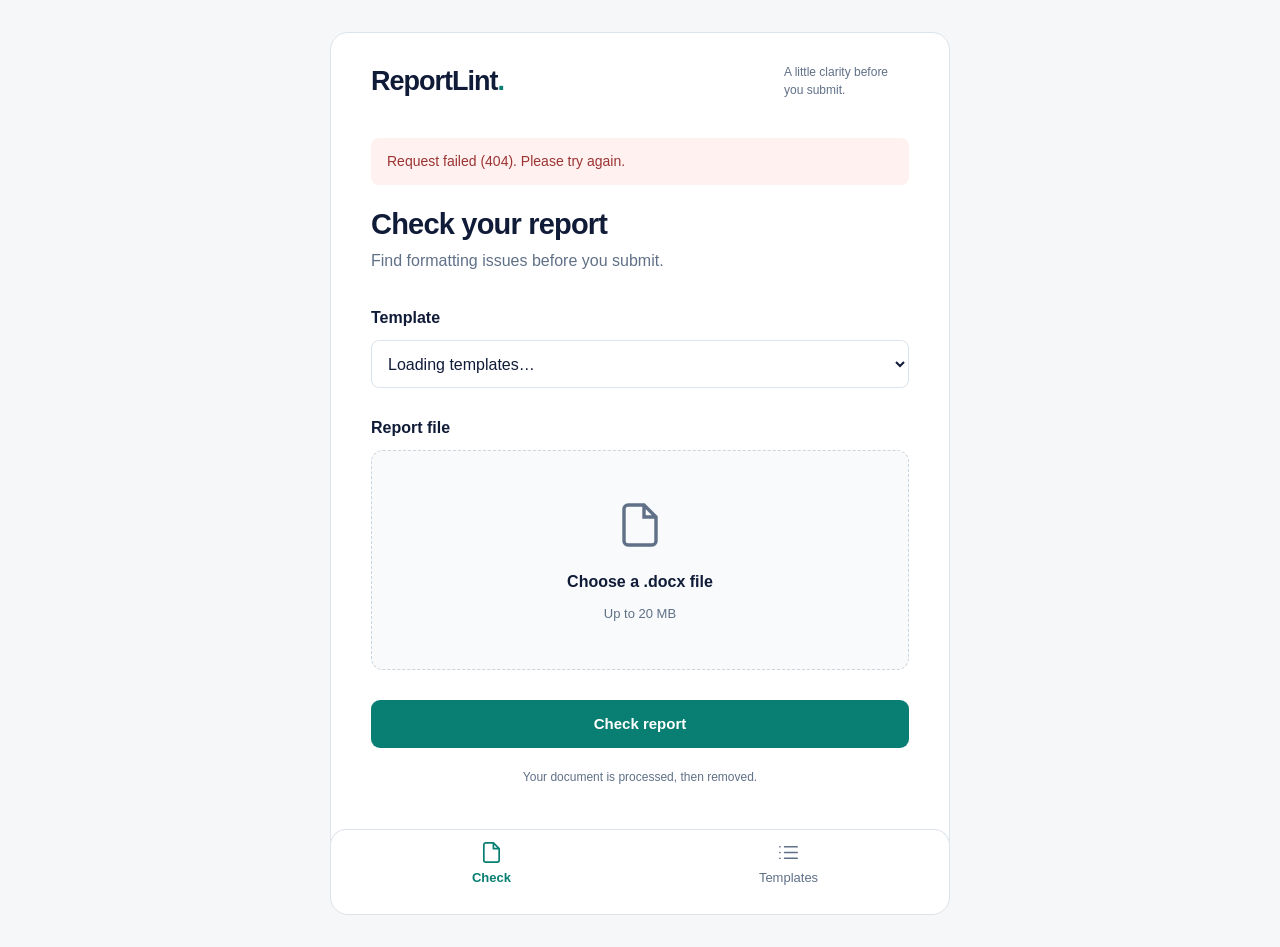
==== static/index.html @ ed6d1a9d "Repair report analysis and simplify mobile workflows" ====
<!doctype html>
<html lang="en">
<head>
<meta charset="utf-8"><meta name="viewport" content="width=device-width, initial-scale=1, viewport-fit=cover">
<meta name="theme-color" content="#087f72"><meta name="apple-mobile-web-app-capable" content="yes">
<title>ReportLint</title><link rel="manifest" href="manifest.json"><link rel="icon" href="icon.svg"><link rel="stylesheet" href="app.css">
</head>
<body>
<div class="shell">
<header><a href="#check" class="brand">ReportLint<span class="brand-dot">.</span></a><span class="header-note">A little clarity before you submit.</span></header>
<main id="main">
<div id="notice" role="status" aria-live="polite" hidden></div>
<section id="checkView">
<h1>Check your report</h1><p class="intro">Find formatting issues before you submit.</p>
<form id="checkForm">
<label for="templateSelect">Template</label><select id="templateSelect" required><option value="">Loading templates…</option></select>
<p id="noTemplates" class="hint" hidden>No published templates yet. <a href="#templates">Add and publish a template</a> to get started.</p>
<label for="reportFile">Report file</label>
<div class="file-zone"><svg viewBox="0 0 24 24" aria-hidden="true"><path d="M14 2H6a2 2 0 0 0-2 2v16a2 2 0 0 0 2 2h12a2 2 0 0 0 2-2V8zM14 2v6h6"/></svg><strong id="reportName">Choose a .docx file</strong><span>Up to 20 MB</span><input id="reportFile" type="file" accept=".docx" required aria-label="Choose report .docx file"></div>
<button class="primary full" id="checkButton">Check report</button><p class="privacy">Your document is processed, then removed.</p>
</form>
<div id="results" hidden></div>
</section>
<section id="templatesView" hidden>
<h1>Your templates</h1><p class="intro">Upload a format, review the rules, then publish.</p>
<button class="primary full" id="addTemplate">Add template</button>
<form id="uploadForm" class="upload-form" hidden><h2>New template</h2><label for="templateName">Template name <span class="optional">(optional)</span></label><input id="templateName" maxlength="120" placeholder="e.g. Project report"><label for="templateFile">Format document</label><input id="templateFile" type="file" accept=".docx" required><p class="hint">Word .docx · up to 20 MB</p><div class="actions"><button class="primary" id="uploadButton">Upload & review</button><button type="button" class="secondary" id="cancelUpload">Cancel</button></div></form>
<div id="templateList" class="template-list" aria-live="polite"></div><button class="text-button" id="refreshTemplates">Refresh templates</button>
</section>
<section id="reviewView" hidden>
<button class="text-button back" id="backButton">← Back to templates</button><h1>Review template</h1><h2 id="reviewName"></h2><p class="intro">Confirm the rules before publishing.</p><p id="reviewStatus" class="hint"></p>
<form id="reviewForm"><div id="ruleGroups"></div><div class="review-actions"><button class="secondary" id="saveDraft" type="button">Save draft</button><button class="primary" id="publishButton">Publish template</button></div></form>
<button class="text-button danger" id="deleteTemplate">Delete template</button>
</section>
</main>
<nav aria-label="Main navigation"><a href="#check" id="checkNav"><svg viewBox="0 0 24 24" aria-hidden="true"><path d="M14 2H6a2 2 0 0 0-2 2v16a2 2 0 0 0 2 2h12a2 2 0 0 0 2-2V8zM14 2v6h6"/></svg>Check</a><a href="#templates" id="templatesNav"><svg viewBox="0 0 24 24" aria-hidden="true"><path d="M8 6h13M8 12h13M8 18h13M3 6h.01M3 12h.01M3 18h.01"/></svg>Templates</a></nav>
</div><script src="app.js" defer></script>
</body></html>
---- static/app.css ----
:root{--ink:#101b38;--muted:#607087;--line:#dce3ea;--teal:#087f72;--wash:#f5f7f9;--red:#ad3030;font-family:Inter,-apple-system,BlinkMacSystemFont,"Segoe UI",sans-serif;color:var(--ink);background:#f5f7f9;font-synthesis:none}*{box-sizing:border-box}body{margin:0;font-size:16px;line-height:1.5}button,input,select{font:inherit}button,a,input,select{-webkit-tap-highlight-color:transparent}button,a{touch-action:manipulation}button{cursor:pointer}button:disabled{opacity:.55;cursor:wait}[hidden]{display:none!important}.shell{max-width:620px;margin:0 auto;min-height:100dvh;background:#fff;padding-bottom:calc(108px + env(safe-area-inset-bottom))}header{padding:24px 28px 30px;display:flex;align-items:center;justify-content:space-between;gap:20px}.brand{font-size:27px;letter-spacing:-1px;font-weight:800;text-decoration:none;color:var(--ink)}.brand-dot{color:var(--teal)}.header-note{font-size:12px;max-width:125px;color:var(--muted)}main{padding:0 28px}h1{font-size:29px;line-height:1.2;letter-spacing:-.8px;margin:8px 0 8px;font-weight:750}h2{font-size:20px;line-height:1.3;margin:20px 0 6px}p{margin:0 0 16px}.intro{color:var(--muted);margin-bottom:32px;line-height:1.55}label{display:block;font-weight:650;margin:28px 0 10px}input:not([type=file]):not([type=checkbox]),select{width:100%;min-height:48px;border:1px solid var(--line);border-radius:8px;padding:10px 12px;background:#fff;color:var(--ink);min-width:0}select{padding-right:24px}input[type=file]{width:100%;font-size:14px}input::file-selector-button{border:0;border-radius:8px;padding:12px;background:#edf2f6;color:var(--ink);margin-right:8px}.file-zone{position:relative;min-height:210px;background:#f8fafb;border:1.5px dashed #cbd5df;border-radius:12px;display:flex;flex-direction:column;justify-content:center;align-items:center;gap:10px;padding:24px;text-align:center}.file-zone svg{width:48px;height:58px;stroke:var(--muted);fill:none;stroke-width:1.7;margin-bottom:6px}.file-zone strong{overflow-wrap:anywhere}.file-zone span{font-size:13px;color:var(--muted)}.file-zone input{position:absolute;inset:0;width:100%;height:100%;opacity:0;cursor:pointer}.file-zone:focus-within{outline:3px solid #90d3c9;outline-offset:3px}.primary,.secondary{border:0;border-radius:9px;min-height:48px;padding:12px 18px;font-size:15px;font-weight:650}.primary{background:var(--teal);color:white}.primary:hover{background:#076b60}.secondary{background:#edf2f6;color:var(--ink)}.full{width:100%}#checkButton{margin-top:30px}.privacy{font-size:12px;color:var(--muted);text-align:center;margin:20px 0}.hint{font-size:13px;color:var(--muted);margin:12px 0}.optional{font-weight:400;color:var(--muted)}a{color:var(--teal)}nav{position:fixed;z-index:5;bottom:0;left:50%;transform:translateX(-50%);max-width:620px;width:100%;display:flex;background:#fff;border-top:1px solid var(--line);padding:10px 12px calc(12px + env(safe-area-inset-bottom))}nav a{display:flex;flex:1;align-items:center;justify-content:center;flex-direction:column;color:var(--muted);font-size:13px;font-weight:500;text-decoration:none;gap:4px;min-height:48px}nav a[aria-current=page]{color:var(--teal);font-weight:700}nav svg{width:23px;height:23px;stroke:currentColor;stroke-width:1.8;fill:none;stroke-linecap:round;stroke-linejoin:round}.template-list{margin-top:26px;border-top:1px solid var(--line)}.template-row{width:100%;text-align:left;padding:22px 0;background:none;border:0;border-bottom:1px solid var(--line);display:flex;align-items:center;gap:12px;color:var(--ink)}.template-row .row-content{flex:1;min-width:0}.template-row strong{display:block;font-size:16px;overflow-wrap:anywhere}.template-row small{display:block;color:var(--muted);font-size:12px;margin-top:5px}.template-row svg{height:20px;width:20px;stroke:var(--muted);fill:none;stroke-width:1.5;flex-shrink:0}.badge{font-size:11px;border-radius:20px;padding:4px 9px;white-space:nowrap;background:#edf2f6;color:var(--muted)}.badge.published{background:#e8f5ee;color:#257448}.text-button{padding:12px 0;border:0;background:none;color:var(--teal);min-height:44px;font-size:14px}.back{margin:0 0 12px}.danger{color:var(--red)}.empty{padding:32px 6px;color:var(--muted);text-align:center;font-size:14px}.upload-form{padding:0 0 24px;border-bottom:1px solid var(--line)}.actions{display:flex;gap:10px;margin-top:20px}.actions>*{flex:1}#notice{padding:13px 16px;margin:0 0 22px;border-radius:8px;background:#fff1ef;color:#9c3333;font-size:14px;overflow-wrap:anywhere}#notice.success{background:#e9f5ef;color:#256447}details{border:1px solid var(--line);border-radius:10px;overflow:hidden;margin-bottom:14px}summary{padding:14px 16px;background:var(--wash);font-weight:650;cursor:pointer;font-size:15px}.rule{padding:16px;border-top:1px solid var(--line)}.rule-title{font-size:14px;font-weight:650;margin:0 0 4px;overflow-wrap:anywhere}.rule-note{font-size:12px;color:var(--muted);margin:0 0 8px}.rule-fields{display:grid;grid-template-columns:1fr 1fr;gap:12px}.rule-fields label{font-size:12px;font-weight:500;margin:10px 0 5px}.rule-fields input,.rule-fields select{font-size:14px!important}.rule-foot{display:flex;align-items:center;justify-content:space-between;gap:10px;margin-top:12px}.rule-foot label{display:flex;gap:8px;align-items:center;margin:0;font-size:13px;font-weight:400}.rule-foot input{width:18px;height:18px;accent-color:var(--teal)}.rule-foot select{max-width:145px;font-size:13px}.review-actions{display:flex;gap:10px;margin:24px 0 8px}.review-actions>*{flex:1;min-width:0;padding:12px 8px;font-size:14px}.section-row{display:flex;align-items:center;gap:8px;border-top:1px solid var(--line);padding:12px 16px}.section-row span{flex:1;overflow-wrap:anywhere;font-size:14px}.section-row button{padding:8px;min-height:44px}.add-section{padding:16px}.add-section label{margin-top:0;font-size:13px}.result-head{border-bottom:1px solid var(--line);padding:24px 0}.result-head h2{overflow-wrap:anywhere}.score{font-size:60px;font-weight:750;line-height:1.2;letter-spacing:-2px;color:var(--teal)}.result-meta{color:var(--muted);font-size:13px}.category{display:flex;gap:10px;align-items:center;padding:10px 0;font-size:13px}.category span{flex:1}.category strong{min-width:74px;text-align:right}.category meter{width:100px;height:8px;accent-color:var(--teal)}.violation{border-left:3px solid var(--red);padding:12px 14px;background:#fdf8f7;margin:12px 0;border-radius:0 8px 8px 0;overflow-wrap:anywhere}.violation.warning{border-color:#a76a1c;background:#fffbf3}.violation strong{font-size:13px}.violation p{font-size:14px;margin:8px 0}.violation small{font-size:12px;color:var(--muted)}:focus-visible{outline:3px solid #78cbbc;outline-offset:3px}#reviewName{overflow-wrap:anywhere}@media(min-width:800px){.shell{margin:32px auto;min-height:calc(100dvh - 64px);border:1px solid var(--line);border-radius:18px;overflow:hidden}header{padding:28px 40px 36px}main{padding:0 40px}nav{border:1px solid var(--line);border-bottom:0;border-radius:16px 16px 0 0}.file-zone{min-height:220px}}@media(max-width:360px){main{padding:0 20px}header{padding:20px}h1{font-size:26px}.header-note{display:none}.rule-fields{grid-template-columns:1fr}.category meter{width:60px}}@media(prefers-reduced-motion:no-preference){button,a{transition:background-color .15s,color .15s}}
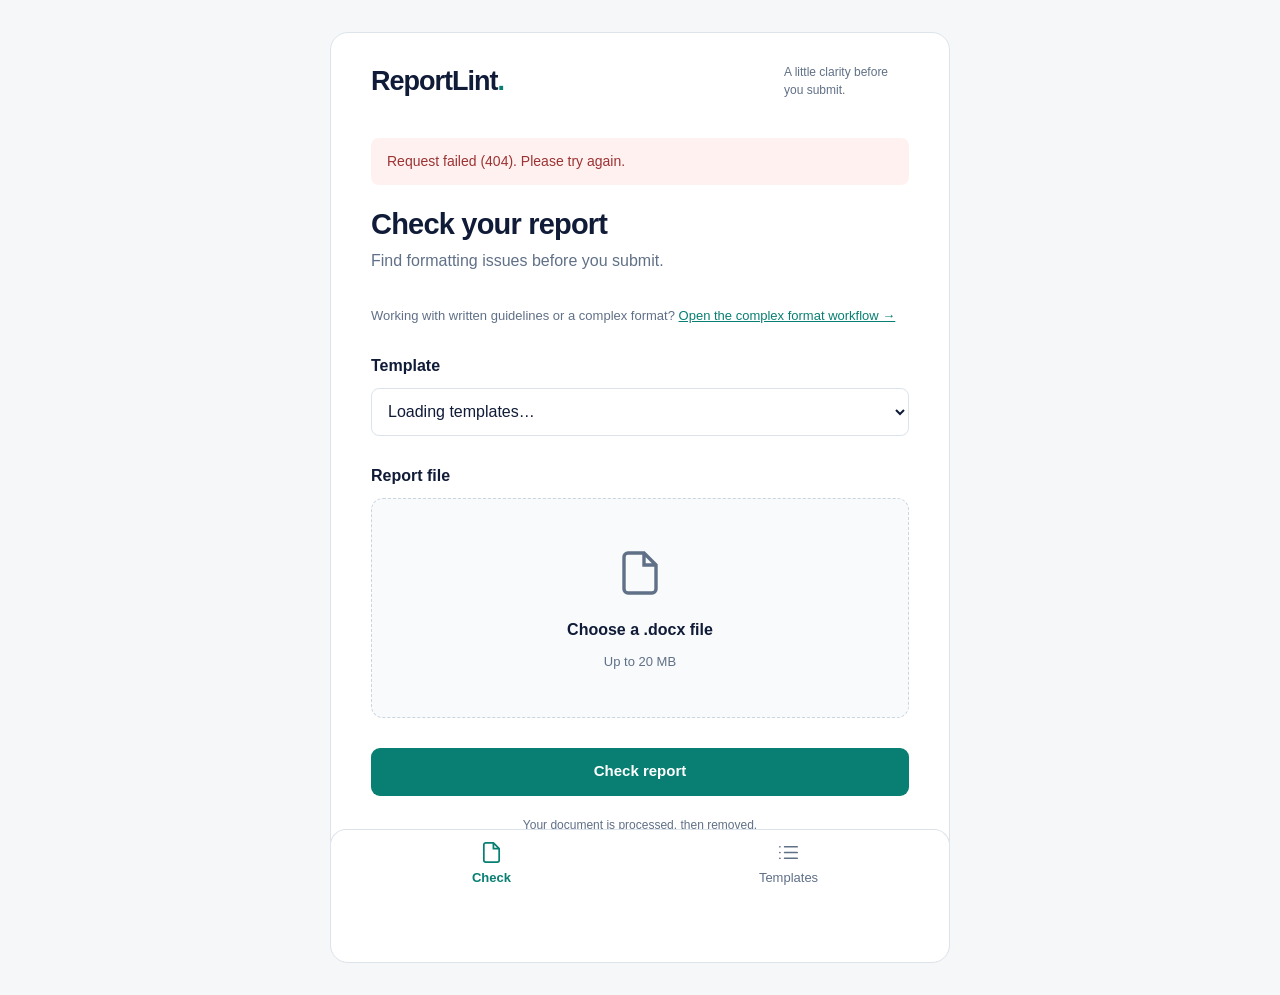
==== commit 067f0c29: "Add mobile web workflow for complex template and report review" ====
--- a/static/index.html
+++ b/static/index.html
@@ -11,7 +11,7 @@
 <main id="main">
 <div id="notice" role="status" aria-live="polite" hidden></div>
 <section id="checkView">
-<h1>Check your report</h1><p class="intro">Find formatting issues before you submit.</p>
+<h1>Check your report</h1><p class="intro">Find formatting issues before you submit.</p><p class="hint">Working with written guidelines or a complex format? <a href="complex.html">Open the complex format workflow →</a></p>
 <form id="checkForm">
 <label for="templateSelect">Template</label><select id="templateSelect" required><option value="">Loading templates…</option></select>
 <p id="noTemplates" class="hint" hidden>No published templates yet. <a href="#templates">Add and publish a template</a> to get started.</p>
--- a/static/app.css
+++ b/static/app.css
@@ -1 +1,3 @@
 :root{--ink:#101b38;--muted:#607087;--line:#dce3ea;--teal:#087f72;--wash:#f5f7f9;--red:#ad3030;font-family:Inter,-apple-system,BlinkMacSystemFont,"Segoe UI",sans-serif;color:var(--ink);background:#f5f7f9;font-synthesis:none}*{box-sizing:border-box}body{margin:0;font-size:16px;line-height:1.5}button,input,select{font:inherit}button,a,input,select{-webkit-tap-highlight-color:transparent}button,a{touch-action:manipulation}button{cursor:pointer}button:disabled{opacity:.55;cursor:wait}[hidden]{display:none!important}.shell{max-width:620px;margin:0 auto;min-height:100dvh;background:#fff;padding-bottom:calc(108px + env(safe-area-inset-bottom))}header{padding:24px 28px 30px;display:flex;align-items:center;justify-content:space-between;gap:20px}.brand{font-size:27px;letter-spacing:-1px;font-weight:800;text-decoration:none;color:var(--ink)}.brand-dot{color:var(--teal)}.header-note{font-size:12px;max-width:125px;color:var(--muted)}main{padding:0 28px}h1{font-size:29px;line-height:1.2;letter-spacing:-.8px;margin:8px 0 8px;font-weight:750}h2{font-size:20px;line-height:1.3;margin:20px 0 6px}p{margin:0 0 16px}.intro{color:var(--muted);margin-bottom:32px;line-height:1.55}label{display:block;font-weight:650;margin:28px 0 10px}input:not([type=file]):not([type=checkbox]),select{width:100%;min-height:48px;border:1px solid var(--line);border-radius:8px;padding:10px 12px;background:#fff;color:var(--ink);min-width:0}select{padding-right:24px}input[type=file]{width:100%;font-size:14px}input::file-selector-button{border:0;border-radius:8px;padding:12px;background:#edf2f6;color:var(--ink);margin-right:8px}.file-zone{position:relative;min-height:210px;background:#f8fafb;border:1.5px dashed #cbd5df;border-radius:12px;display:flex;flex-direction:column;justify-content:center;align-items:center;gap:10px;padding:24px;text-align:center}.file-zone svg{width:48px;height:58px;stroke:var(--muted);fill:none;stroke-width:1.7;margin-bottom:6px}.file-zone strong{overflow-wrap:anywhere}.file-zone span{font-size:13px;color:var(--muted)}.file-zone input{position:absolute;inset:0;width:100%;height:100%;opacity:0;cursor:pointer}.file-zone:focus-within{outline:3px solid #90d3c9;outline-offset:3px}.primary,.secondary{border:0;border-radius:9px;min-height:48px;padding:12px 18px;font-size:15px;font-weight:650}.primary{background:var(--teal);color:white}.primary:hover{background:#076b60}.secondary{background:#edf2f6;color:var(--ink)}.full{width:100%}#checkButton{margin-top:30px}.privacy{font-size:12px;color:var(--muted);text-align:center;margin:20px 0}.hint{font-size:13px;color:var(--muted);margin:12px 0}.optional{font-weight:400;color:var(--muted)}a{color:var(--teal)}nav{position:fixed;z-index:5;bottom:0;left:50%;transform:translateX(-50%);max-width:620px;width:100%;display:flex;background:#fff;border-top:1px solid var(--line);padding:10px 12px calc(12px + env(safe-area-inset-bottom))}nav a{display:flex;flex:1;align-items:center;justify-content:center;flex-direction:column;color:var(--muted);font-size:13px;font-weight:500;text-decoration:none;gap:4px;min-height:48px}nav a[aria-current=page]{color:var(--teal);font-weight:700}nav svg{width:23px;height:23px;stroke:currentColor;stroke-width:1.8;fill:none;stroke-linecap:round;stroke-linejoin:round}.template-list{margin-top:26px;border-top:1px solid var(--line)}.template-row{width:100%;text-align:left;padding:22px 0;background:none;border:0;border-bottom:1px solid var(--line);display:flex;align-items:center;gap:12px;color:var(--ink)}.template-row .row-content{flex:1;min-width:0}.template-row strong{display:block;font-size:16px;overflow-wrap:anywhere}.template-row small{display:block;color:var(--muted);font-size:12px;margin-top:5px}.template-row svg{height:20px;width:20px;stroke:var(--muted);fill:none;stroke-width:1.5;flex-shrink:0}.badge{font-size:11px;border-radius:20px;padding:4px 9px;white-space:nowrap;background:#edf2f6;color:var(--muted)}.badge.published{background:#e8f5ee;color:#257448}.text-button{padding:12px 0;border:0;background:none;color:var(--teal);min-height:44px;font-size:14px}.back{margin:0 0 12px}.danger{color:var(--red)}.empty{padding:32px 6px;color:var(--muted);text-align:center;font-size:14px}.upload-form{padding:0 0 24px;border-bottom:1px solid var(--line)}.actions{display:flex;gap:10px;margin-top:20px}.actions>*{flex:1}#notice{padding:13px 16px;margin:0 0 22px;border-radius:8px;background:#fff1ef;color:#9c3333;font-size:14px;overflow-wrap:anywhere}#notice.success{background:#e9f5ef;color:#256447}details{border:1px solid var(--line);border-radius:10px;overflow:hidden;margin-bottom:14px}summary{padding:14px 16px;background:var(--wash);font-weight:650;cursor:pointer;font-size:15px}.rule{padding:16px;border-top:1px solid var(--line)}.rule-title{font-size:14px;font-weight:650;margin:0 0 4px;overflow-wrap:anywhere}.rule-note{font-size:12px;color:var(--muted);margin:0 0 8px}.rule-fields{display:grid;grid-template-columns:1fr 1fr;gap:12px}.rule-fields label{font-size:12px;font-weight:500;margin:10px 0 5px}.rule-fields input,.rule-fields select{font-size:14px!important}.rule-foot{display:flex;align-items:center;justify-content:space-between;gap:10px;margin-top:12px}.rule-foot label{display:flex;gap:8px;align-items:center;margin:0;font-size:13px;font-weight:400}.rule-foot input{width:18px;height:18px;accent-color:var(--teal)}.rule-foot select{max-width:145px;font-size:13px}.review-actions{display:flex;gap:10px;margin:24px 0 8px}.review-actions>*{flex:1;min-width:0;padding:12px 8px;font-size:14px}.section-row{display:flex;align-items:center;gap:8px;border-top:1px solid var(--line);padding:12px 16px}.section-row span{flex:1;overflow-wrap:anywhere;font-size:14px}.section-row button{padding:8px;min-height:44px}.add-section{padding:16px}.add-section label{margin-top:0;font-size:13px}.result-head{border-bottom:1px solid var(--line);padding:24px 0}.result-head h2{overflow-wrap:anywhere}.score{font-size:60px;font-weight:750;line-height:1.2;letter-spacing:-2px;color:var(--teal)}.result-meta{color:var(--muted);font-size:13px}.category{display:flex;gap:10px;align-items:center;padding:10px 0;font-size:13px}.category span{flex:1}.category strong{min-width:74px;text-align:right}.category meter{width:100px;height:8px;accent-color:var(--teal)}.violation{border-left:3px solid var(--red);padding:12px 14px;background:#fdf8f7;margin:12px 0;border-radius:0 8px 8px 0;overflow-wrap:anywhere}.violation.warning{border-color:#a76a1c;background:#fffbf3}.violation strong{font-size:13px}.violation p{font-size:14px;margin:8px 0}.violation small{font-size:12px;color:var(--muted)}:focus-visible{outline:3px solid #78cbbc;outline-offset:3px}#reviewName{overflow-wrap:anywhere}@media(min-width:800px){.shell{margin:32px auto;min-height:calc(100dvh - 64px);border:1px solid var(--line);border-radius:18px;overflow:hidden}header{padding:28px 40px 36px}main{padding:0 40px}nav{border:1px solid var(--line);border-bottom:0;border-radius:16px 16px 0 0}.file-zone{min-height:220px}}@media(max-width:360px){main{padding:0 20px}header{padding:20px}h1{font-size:26px}.header-note{display:none}.rule-fields{grid-template-columns:1fr}.category meter{width:60px}}@media(prefers-reduced-motion:no-preference){button,a{transition:background-color .15s,color .15s}}
+
+.rule-fields>div:only-child{grid-column:1 / -1}.rule-fields>div:only-child input{width:100%}
